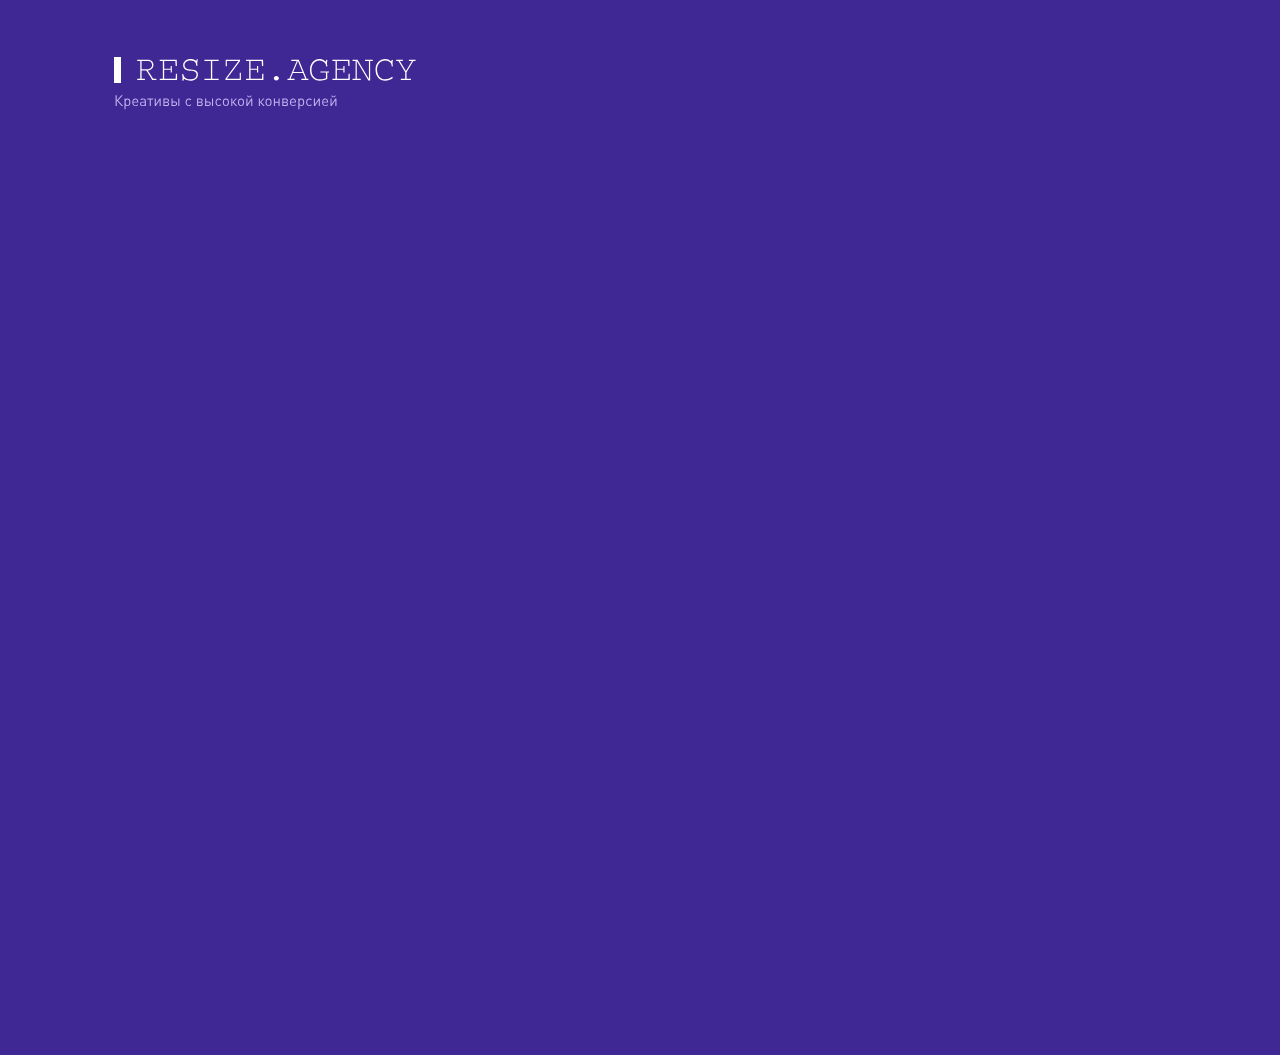
==== index.html @ b45d19ad "Banners portfolio" ====
<!DOCTYPE html>
<html lang="ru">
<head>
    <meta charset="UTF-8">
    <meta name="viewport" content="width=device-width, initial-scale=1.0">
    <title>HTML5 Banners</title>
    <style>

    </style>
    <link rel="stylesheet" href="./css/reset.css">
    <link rel="stylesheet" href="./css/style.css">
</head>
<body>
    <header class="header">
        <div class="wrapper">
            <div class="header_logo">
                <a href="/" class="header_logo-link">
                <img src="./img/svg/Logo.svg" alt="HTML5 Banners"></a>
            </div>
        </div>
    </header>

    <section class="banners">
        <div class="wrapper">
            <div class="banners-cards">
                <figure class="banners-card">
                    <a href="#" class="banner1"> </a>
                </figure>
                <figure class="banners-card">
                    <a href="#" class="banner2"> </a>
                </figure>
                <figure class="banners-card">
                    <a href="#" class="banner3"> </a>
                </figure>
                <figure class="banners-card">
                    <a href="#" class="banner4"> </a>
                </figure>
                <figure class="banners-card">
                    <a href="#" class="banner5"> </a>
                </figure>
                <figure class="banners-card">
                    <a href="#" class="banner6"> </a>
                </figure>
                <figure class="banners-card">
                    <a href="#" class="banner7"> </a>
                </figure>
                <figure class="banners-card">
                    <a href="#" class="banner8"> </a>
                </figure>

            </div>
        </div>
    </section>

    <div class="overlay js-overlay-8-campaing">
        <div class="popup js-popup-campaing">
            <iframe src="banners/tires/240x400/index.html" width="240" height="400"></iframe>     
        <div class="close-popup js-close-campaing"></div>
        </div>
        <div class="hidentext">Если анимация не запускается - отключите в браузере блокировщик рекламы.</div>
    </div>

    <div class="overlay js-overlay-7-campaing">
        <div class="popup js-popup-campaing">
            <iframe src="banners/resize2/240x400/index.html" width="240" height="400"></iframe>
        <div class="close-popup js-close-campaing"></div>
        </div>
        <div class="hidentext">Если анимация не запускается - отключите в браузере блокировщик рекламы.</div>
    </div>

    <div class="overlay js-overlay-6-campaing">
        <div class="popup js-popup-campaing">
            <iframe src="banners/resize/240x400/index.html" width="240" height="400"></iframe>
        <div class="close-popup js-close-campaing"></div>
        </div>
        <div class="hidentext">Если анимация не запускается - отключите в браузере блокировщик рекламы.</div>
    </div>

    <div class="overlay js-overlay-5-campaing">
        <div class="popup js-popup-campaing">
            <iframe src="banners/renttruck/240x400/index.html" width="240" height="400"></iframe>
        <div class="close-popup js-close-campaing"></div>
        </div>
        <div class="hidentext">Если анимация не запускается - отключите в браузере блокировщик рекламы.</div>
    </div>

    <div class="overlay js-overlay-4-campaing">
        <div class="popup js-popup-campaing">
            <iframe src="banners/glovo/240x400/index.html" width="240" height="400"></iframe>
        <div class="close-popup js-close-campaing"></div>
        </div>
        <div class="hidentext">Если анимация не запускается - отключите в браузере блокировщик рекламы.</div>
    </div>

    <div class="overlay js-overlay-3-campaing">
        <div class="popup js-popup-campaing">
            <iframe src="banners/europebet/240x400/index.html" width="240" height="400"></iframe>
        <div class="close-popup js-close-campaing"></div>
        </div>
        <div class="hidentext">Если анимация не запускается - отключите в браузере блокировщик рекламы.</div>
    </div>

    <div class="overlay js-overlay-2-campaing">
        <div class="popup js-popup-campaing">
            <iframe src="banners/credit/240x400/index.html" width="240" height="400"></iframe>
        <div class="close-popup js-close-campaing"></div>
        </div>
        <div class="hidentext">Если анимация не запускается - отключите в браузере блокировщик рекламы.</div>
    </div>

    <div class="overlay js-overlay-1-campaing">
        <div class="popup js-popup-campaing">
            <iframe src="banners/burgers/240x400/index.html" width="240" height="400"></iframe>
        <div class="close-popup js-close-campaing"></div>
        </div>
        <div class="hidentext">Если анимация не запускается - отключите в браузере блокировщик рекламы.</div>
    </div>
    
    <script src="https://cdnjs.cloudflare.com/ajax/libs/jquery/3.2.1/jquery.min.js"></script>
    <script src="main.js"></script>
    
</body>
</html>
---- css/style.css ----
/* roboto-regular - latin_cyrillic */
@font-face {
    font-family: 'Roboto';
    font-style: normal;
    font-weight: 400;
    src: local(''),
         url('../fonts/roboto-v20-latin_cyrillic-regular.woff2') format('woff2'), /* Chrome 26+, Opera 23+, Firefox 39+ */
         url('../fonts/roboto-v20-latin_cyrillic-regular.woff') format('woff'); /* Chrome 6+, Firefox 3.6+, IE 9+, Safari 5.1+ */
  }
  /* roboto-900 - latin_cyrillic */
  @font-face {

    font-weight: 900;
    src: local(''),
         url('../fonts/roboto-v20-latin_cyrillic-900.woff2') format('woff2'), /* Chrome 26+, Opera 23+, Firefox 39+ */
         url('../fonts/roboto-v20-latin_cyrillic-900.woff') format('woff'); /* Chrome 6+, Firefox 3.6+, IE 9+, Safari 5.1+ */
  }
  html{
      box-sizing: border-box;
      background-color: #3F2794;
  }
  *, *::before, *::after{
      box-sizing: inherit;
  }
  header{
    margin-top: 50px;
    margin-bottom: 40px;
}



  body{
    font-family: 'Roboto';
    font-style: normal;
    font-size: 13px;
    line-height: 1.2;
    font-weight: normal;
    color: #ffffff;
  }

  .wrapper{
    max-width: 1320px;
    margin: 0 auto;

}

.banners-cards{
    display: grid;
    grid-template-columns: repeat(5, 1fr);
    grid-template-rows: repeat(2,1fr);
    grid-gap: 30px;
    margin-bottom: 70px;
}

  @media only screen and (max-width: 1319px) {
  .wrapper{
      max-width: 1052px;
      margin: 0 auto;
 
  }

  .banners-cards{
      display: grid;
      grid-template-columns: repeat(4, 1fr);
      grid-template-rows: repeat(2,1fr);
      grid-gap: 30px;
      margin-bottom: 70px;
  }
  }

  @media only screen and (max-width: 1051px) {
    .wrapper{
        max-width: 780px;
        margin: 0 auto;
   
    }
  
    .banners-cards{
        display: grid;
        grid-template-columns: repeat(3, 1fr);
        grid-template-rows: repeat(2,1fr);
        grid-gap: 30px;
        margin-bottom: 70px;
    }
    }

    @media only screen and (max-width: 779px) {
      .wrapper{
          max-width: 510px;
          margin: 0 auto;
     
      }
    
      .banners-cards{
          display: grid;
          grid-template-columns: repeat(2, 1fr);
          grid-template-rows: repeat(2,1fr);
          grid-gap: 30px;
          margin-bottom: 70px;
      }
      }

      @media only screen and (max-width: 509px) {
        .wrapper{
            max-width: 240px;
            margin: 0 auto;
       
        }
      
        .banners-cards{
            display: grid;
            grid-template-columns: repeat(1, 1fr);
            grid-template-rows: repeat(2,1fr);
            grid-gap: 30px;
            margin-bottom: 70px;
            margin-top: -20px;
        }
        .header_logo img{ 
          width: 100%;
          margin: 0;
          margin-top: -20px;
        }
        }


   a.banner1 {
    background: url(/img/banners/burgers/main.png);
    display: block;
    width: 240px;
    height: 400px;
    border-radius: 36px;
   }
   a.banner1:hover {
    background: url(/img/banners/burgers/hover.png);
   }
   a.banner2 {
    background: url(/img/banners/credit/main.png);
    display: block;
    width: 240px;
    height: 400px;
    border-radius: 36px;
   }
   a.banner2:hover {
    background: url(/img/banners/credit/hover.png);
   }
   a.banner3 {
    background: url(/img/banners/europebet/main.png);
    display: block;
    width: 240px;
    height: 400px;
    border-radius: 36px;
   }
   a.banner3:hover {
    background: url(/img/banners/europebet/hover.png);
   }
   a.banner4 {
    background: url(/img/banners/glovo/main.png);
    display: block;
    width: 240px;
    height: 400px;
    border-radius: 36px;
   }
   a.banner4:hover {
    background: url(/img/banners/glovo/hover.png);
   }
   a.banner5 {
    background: url(/img/banners/renttruck/main.png);
    display: block;
    width: 240px;
    height: 400px;
    border-radius: 36px;
   }
   a.banner5:hover {
    background: url(/img/banners/renttruck/hover.png);
   }
   a.banner6 {
    background: url(/img/banners/resize/main.jpg);
    display: block;
    width: 240px;
    height: 400px;
    border-radius: 36px;
   }
   a.banner6:hover {
    background: url(/img/banners/resize/hover.jpg);
   }
   a.banner7 {
    background: url(/img/banners/resize2/main.jpg);
    display: block;
    width: 240px;
    height: 400px;
    border-radius: 36px;
   }
   a.banner7:hover {
    background: url(/img/banners/resize2/hover.jpg);
   }
   a.banner8 {
    background: url(/img/banners/tires/main.png);
    display: block;
    width: 240px;
    height: 400px;
    border-radius: 36px;
   }
   a.banner8:hover {
    background: url(/img/banners/tires/hover.png);
   }
   .overlay {
     position: absolute;
     width: 100%;
     height: 100vh;
     top: 0;
     left: 0;
     background-color: rgba(0, 0, 0, 0.8);
     display: none;         
   }
   .popup {
     position: absolute;
     width: 248px;
     height: 408px;
     left: 50%;
     top: 50%;
     transform: translate(-50%, -50%);
     padding: 4px;
     box-sizing: border-box;
     background-color: #ffffff;
     color: black;
     
   }

   .close-popup {
     position: absolute;
     top: -25px;
     right: -10px;
     width: 0px;
     height: 0px;
     cursor: pointer;
   }
   .close-popup:before {
     content: '';
     background-color: #ffffff;
     position: absolute;
     height: 4px;
     width: 23px;
     top: 7px;
     left: -4px;
     transform: rotate(-45deg);
   }
   .close-popup:after {
    content: '';
    background-color: #ffffff;
    position: absolute;
    height: 4px;
    width: 23px;
    top: 7px;
    left: -4px;
    transform: rotate(45deg);
  }

.hidentext {
  position: absolute;

  left: 50%;
  top: 95%;
  transform: translate(-50%, -50%);
  padding: 4px;
  box-sizing: border-box;
  color: #ffffff;
}
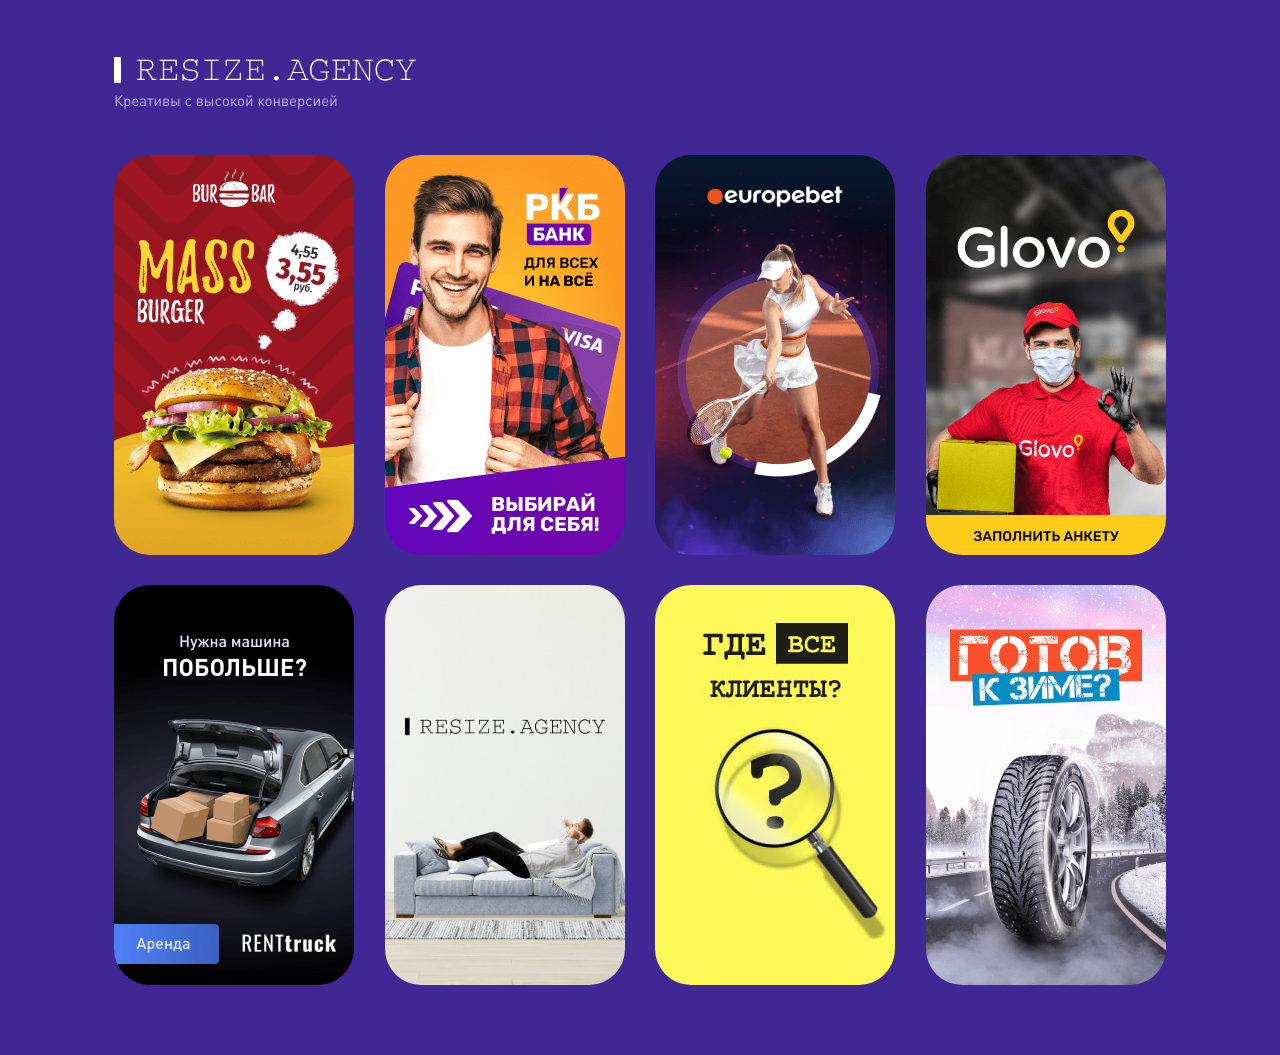
==== commit c5e2be2a: "Add files via upload" ====
--- a/index.html
+++ b/index.html
@@ -7,8 +7,8 @@
     <style>
 
     </style>
-    <link rel="stylesheet" href="./css/reset.css">
-    <link rel="stylesheet" href="./css/style.css">
+    <link rel="stylesheet" href="reset.css">
+    <link rel="stylesheet" href="style.css">
 </head>
 <body>
     <header class="header">
--- a/style.css
+++ b/style.css
@@ -0,0 +1,267 @@
+/* roboto-regular - latin_cyrillic */
+@font-face {
+    font-family: 'Roboto';
+    font-style: normal;
+    font-weight: 400;
+    src: local(''),
+         url('../fonts/roboto-v20-latin_cyrillic-regular.woff2') format('woff2'), /* Chrome 26+, Opera 23+, Firefox 39+ */
+         url('../fonts/roboto-v20-latin_cyrillic-regular.woff') format('woff'); /* Chrome 6+, Firefox 3.6+, IE 9+, Safari 5.1+ */
+  }
+  /* roboto-900 - latin_cyrillic */
+  @font-face {
+
+    font-weight: 900;
+    src: local(''),
+         url('../fonts/roboto-v20-latin_cyrillic-900.woff2') format('woff2'), /* Chrome 26+, Opera 23+, Firefox 39+ */
+         url('../fonts/roboto-v20-latin_cyrillic-900.woff') format('woff'); /* Chrome 6+, Firefox 3.6+, IE 9+, Safari 5.1+ */
+  }
+  html{
+      box-sizing: border-box;
+      background-color: #3F2794;
+  }
+  *, *::before, *::after{
+      box-sizing: inherit;
+  }
+  header{
+    margin-top: 50px;
+    margin-bottom: 40px;
+}
+
+
+
+  body{
+    font-family: 'Roboto';
+    font-style: normal;
+    font-size: 13px;
+    line-height: 1.2;
+    font-weight: normal;
+    color: #ffffff;
+  }
+
+  .wrapper{
+    max-width: 1320px;
+    margin: 0 auto;
+
+}
+
+.banners-cards{
+    display: grid;
+    grid-template-columns: repeat(5, 1fr);
+    grid-template-rows: repeat(2,1fr);
+    grid-gap: 30px;
+    margin-bottom: 70px;
+}
+
+  @media only screen and (max-width: 1319px) {
+  .wrapper{
+      max-width: 1052px;
+      margin: 0 auto;
+ 
+  }
+
+  .banners-cards{
+      display: grid;
+      grid-template-columns: repeat(4, 1fr);
+      grid-template-rows: repeat(2,1fr);
+      grid-gap: 30px;
+      margin-bottom: 70px;
+  }
+  }
+
+  @media only screen and (max-width: 1051px) {
+    .wrapper{
+        max-width: 780px;
+        margin: 0 auto;
+   
+    }
+  
+    .banners-cards{
+        display: grid;
+        grid-template-columns: repeat(3, 1fr);
+        grid-template-rows: repeat(2,1fr);
+        grid-gap: 30px;
+        margin-bottom: 70px;
+    }
+    }
+
+    @media only screen and (max-width: 779px) {
+      .wrapper{
+          max-width: 510px;
+          margin: 0 auto;
+     
+      }
+    
+      .banners-cards{
+          display: grid;
+          grid-template-columns: repeat(2, 1fr);
+          grid-template-rows: repeat(2,1fr);
+          grid-gap: 30px;
+          margin-bottom: 70px;
+      }
+      }
+
+      @media only screen and (max-width: 509px) {
+        .wrapper{
+            max-width: 240px;
+            margin: 0 auto;
+       
+        }
+      
+        .banners-cards{
+            display: grid;
+            grid-template-columns: repeat(1, 1fr);
+            grid-template-rows: repeat(2,1fr);
+            grid-gap: 30px;
+            margin-bottom: 70px;
+            margin-top: -20px;
+        }
+        .header_logo img{ 
+          width: 100%;
+          margin: 0;
+          margin-top: -20px;
+        }
+        }
+
+
+   a.banner1 {
+    background: url(/img/banners/burgers/main.png);
+    display: block;
+    width: 240px;
+    height: 400px;
+    border-radius: 36px;
+   }
+   a.banner1:hover {
+    background: url(/img/banners/burgers/hover.png);
+   }
+   a.banner2 {
+    background: url(/img/banners/credit/main.png);
+    display: block;
+    width: 240px;
+    height: 400px;
+    border-radius: 36px;
+   }
+   a.banner2:hover {
+    background: url(/img/banners/credit/hover.png);
+   }
+   a.banner3 {
+    background: url(/img/banners/europebet/main.png);
+    display: block;
+    width: 240px;
+    height: 400px;
+    border-radius: 36px;
+   }
+   a.banner3:hover {
+    background: url(/img/banners/europebet/hover.png);
+   }
+   a.banner4 {
+    background: url(/img/banners/glovo/main.png);
+    display: block;
+    width: 240px;
+    height: 400px;
+    border-radius: 36px;
+   }
+   a.banner4:hover {
+    background: url(/img/banners/glovo/hover.png);
+   }
+   a.banner5 {
+    background: url(/img/banners/renttruck/main.png);
+    display: block;
+    width: 240px;
+    height: 400px;
+    border-radius: 36px;
+   }
+   a.banner5:hover {
+    background: url(/img/banners/renttruck/hover.png);
+   }
+   a.banner6 {
+    background: url(/img/banners/resize/main.jpg);
+    display: block;
+    width: 240px;
+    height: 400px;
+    border-radius: 36px;
+   }
+   a.banner6:hover {
+    background: url(/img/banners/resize/hover.jpg);
+   }
+   a.banner7 {
+    background: url(/img/banners/resize2/main.jpg);
+    display: block;
+    width: 240px;
+    height: 400px;
+    border-radius: 36px;
+   }
+   a.banner7:hover {
+    background: url(/img/banners/resize2/hover.jpg);
+   }
+   a.banner8 {
+    background: url(/img/banners/tires/main.png);
+    display: block;
+    width: 240px;
+    height: 400px;
+    border-radius: 36px;
+   }
+   a.banner8:hover {
+    background: url(/img/banners/tires/hover.png);
+   }
+   .overlay {
+     position: absolute;
+     width: 100%;
+     height: 100vh;
+     top: 0;
+     left: 0;
+     background-color: rgba(0, 0, 0, 0.8);
+     display: none;         
+   }
+   .popup {
+     position: absolute;
+     width: 248px;
+     height: 408px;
+     left: 50%;
+     top: 50%;
+     transform: translate(-50%, -50%);
+     padding: 4px;
+     box-sizing: border-box;
+     background-color: #ffffff;
+     color: black;
+     
+   }
+
+   .close-popup {
+     position: absolute;
+     top: -25px;
+     right: -10px;
+     width: 0px;
+     height: 0px;
+     cursor: pointer;
+   }
+   .close-popup:before {
+     content: '';
+     background-color: #ffffff;
+     position: absolute;
+     height: 4px;
+     width: 23px;
+     top: 7px;
+     left: -4px;
+     transform: rotate(-45deg);
+   }
+   .close-popup:after {
+    content: '';
+    background-color: #ffffff;
+    position: absolute;
+    height: 4px;
+    width: 23px;
+    top: 7px;
+    left: -4px;
+    transform: rotate(45deg);
+  }
+
+.hidentext {
+  position: absolute;
+
+  left: 50%;
+  top: 95%;
+  transform: translate(-50%, -50%);
+  padding: 4px;
+  box-sizing: border-box;
+  color: #ffffff;
+}
